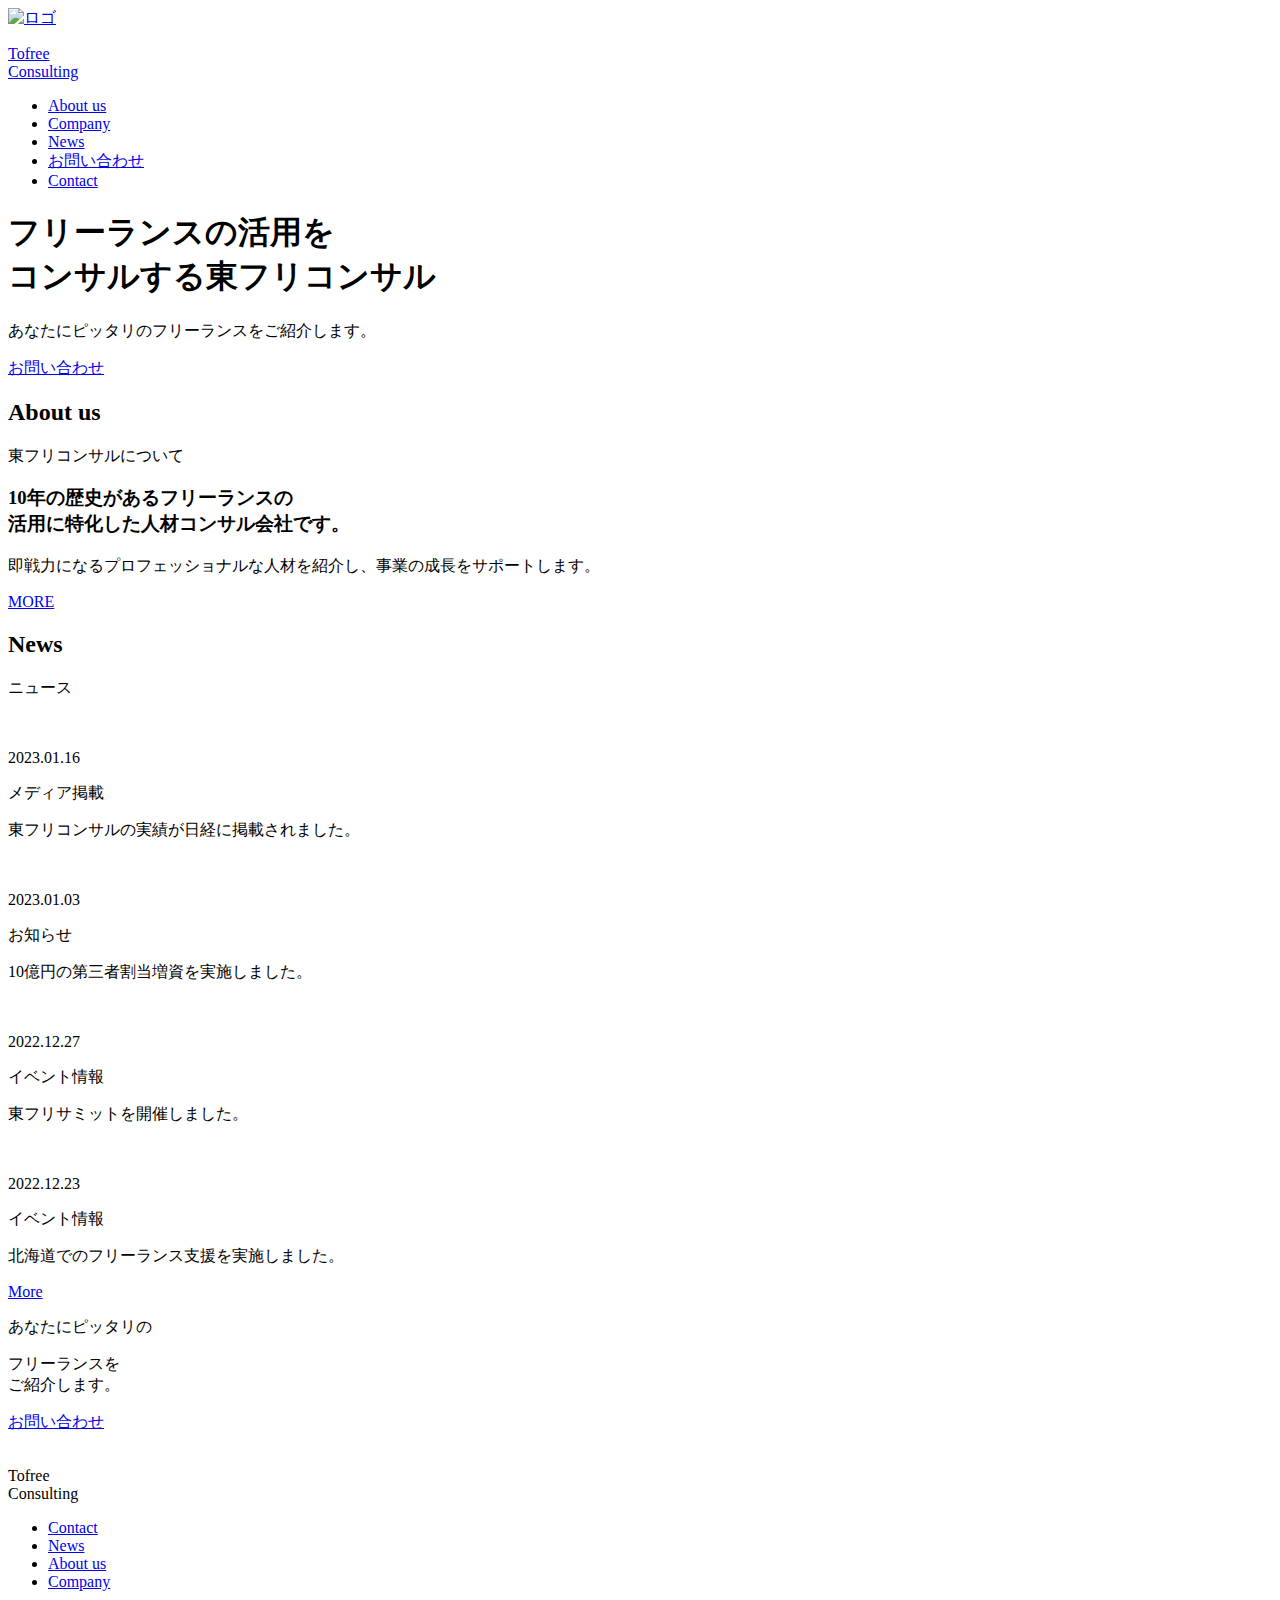
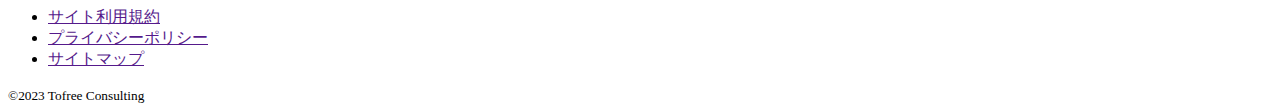
==== index.html @ 8cfa0af4 "Create index.html" ====
<!DOCTYPE html>
<html lang="ja">
<head>
  <meta charset="UTF-8">
  <meta http-equiv="X-UA-Compatible" content="IE=edge">
  <meta name="viewport" content="width=device-width, initial-scale=1.0">
  <title>Tofree Consulting フリーランスの活用をコンサルする東フリコンサル</title>

  <!-- google font -->
  <link rel="preconnect" href="https://fonts.googleapis.com">
  <link rel="preconnect" href="https://fonts.gstatic.com" crossorigin>
  <link href="https://fonts.googleapis.com/css2?family=Montserrat:wght@400;500;600;700&family=Noto+Sans+JP:wght@400;500;700&display=swap" rel="stylesheet">
  <!-- jquery -->
  <script src="https://ajax.googleapis.com/ajax/libs/jquery/3.6.3/jquery.min.js"></script>
  <!-- original -->
  <link rel="stylesheet" href="./css/style.css">
	<script src="./js/style.min.js"></script>
</head>
<body>
  <header class="p-header" id="js-header">
    <div class="p-header__inner l-inner">
      <a href="./index.html" class="p-header__logo c-logo">
        <img class="p-header__logo-img c-logo__img" src="./img/Logo.jpg" alt="ロゴ">
        <p class="p-header__logo-text c-logo__text">Tofree<br>Consulting</p>
      </a><!-- /.p-header__logo -->
      <div class="p-hamburger" id="js-hamburger">
        <span class="p-hamburger__icon"></span>
        <span class="p-hamburger__icon"></span>
        <span class="p-hamburger__icon"></span>
      </div>
      <nav class="p-header__nav">
        <ul class="p-header__lists">
          <li class="p-header__list">
            <a href="./about.html" class="p-header__link">About us</a>
          </li>
          <li class="p-header__list">
            <a href="./company.html" class="p-header__link">Company</a>
          </li>
          <li class="p-header__list">
            <a href="./news.html" class="p-header__link">News</a>
          </li>
          <li class="p-header__list">
            <a href="./contact.html" class="p-header__btn c-btn u-hidden-sp">お問い合わせ</a>
          </li>
          <li class="p-header__list">
            <a href="./contact.html" class="p-header__link u-hidden-pc u-hidden-tab">Contact</a>
          </li>
        </ul>
      </nav>
    </div> <!-- /.p-header_inner -->
  </header>

  <div class="p-hero">
    <div class="p-hero__inner l-inner">
      <div class="p-hero__body">
        <h1 class="p-hero__title"><span class="u-under-line">フリーランスの活用を</span><br>
          <span class="u-under-line">コンサルする東フリコンサル</span></h1>
        <p class="p-hero__text">あなたにピッタリのフリーランスをご紹介します。</p>
        <div class="p-hero__btn-wrap">
          <a href="./contact.html" class="c-btn p-hero__btn">お問い合わせ</a>
        </div>
        <!-- /.p-hero__btn-wrap -->
      </div><!-- /.p-hero__body -->
    </div><!-- /.p-hero__inner -->
  </div><!-- /.p-hero -->

  <div class="l-front-main">
    <div class="l-front-main__section l-inner">
      <div class="c-section-head" id="aboutus">
        <h2 class="c-section-head__title">About us</h2>
        <p class="c-section-head__sub">東フリコンサルについて</p>
      </div><!-- /.c-section-head -->
      <div class="p-front-about">
        <div class="p-front-about__bg"></div>
        <div class="p-front-about__body">
          <h3 class="p-front-about__title">
            10年の歴史があるフリーランスの<br class="u-hidden-pc u-hidden-tab">活用に特化した人材コンサル会社です。
          </h3>
          <p class="p-front-about__text">即戦力になるプロフェッショナルな人材を紹介し、事業の成長をサポートします。</p>
          <div class="c-btn__wrap--center"><a href="./about.html" class="p-front-about__btn c-btn c-more-btn">MORE</a></div>
        </div><!-- /.p-about-body -->
      </div><!-- /.p-front-about -->
    </div><!-- /.l-front-main__section -->
    <div class="u-section-separate"></div><!-- /.u-section-separate-->
    <div class="l-front-main__section l-inner">
      <div class="c-section-head" id="news">
        <h2 class="c-section-head__title">News</h2>
        <p class="c-section-head__sub">ニュース</p>
      </div><!-- /.c-section-head -->
      <div class="l-col3-cards p-front-news">
        <div class="c-news-card l-col3-cards__item">
          <img src="./img/Thumbnail-1.jpg" alt="" class="c-news-card__img">
          <div class="c-news-card__meta">
            <p class="c-news-card__date">2023.01.16</p>
            <div class="c-news-card__label">メディア掲載</div>
          </div><!-- /.c-news-card__meta -->
          <p class="c-news-card__title">東フリコンサルの実績が日経に掲載されました。</p>
        </div><!-- /.c-news-card -->
        <div class="c-news-card  l-col3-cards__item">
          <img src="./img/Thumbnail-2.jpg" alt="" class="c-news-card__img">
          <div class="c-news-card__meta">
            <p class="c-news-card__date">2023.01.03</p>
            <div class="c-news-card__label">お知らせ</div>
          </div><!-- /.c-news-card__meta -->
          <p class="c-news-card__title">10億円の第三者割当増資を実施しました。</p>
        </div><!-- /.c-news-card -->
        <div class="c-news-card  l-col3-cards__item">
          <img src="./img/Thumbnail-3.jpg" alt="" class="c-news-card__img">
          <div class="c-news-card__meta">
            <p class="c-news-card__date">2022.12.27</p>
            <div class="c-news-card__label">イベント情報</div>
          </div><!-- /.c-news-card__meta -->
          <p class="c-news-card__title">東フリサミットを開催しました。</p>
        </div><!-- /.c-news-card -->
        <div class="c-news-card  l-col3-cards__item">
          <img src="./img/Thumbnail-4.jpg" alt="" class="c-news-card__img">
          <div class="c-news-card__meta">
            <p class="c-news-card__date">2022.12.23</p>
            <div class="c-news-card__label">イベント情報</div>
          </div><!-- /.c-news-card__meta -->
          <p class="c-news-card__title">北海道でのフリーランス支援を実施しました。</p>
        </div><!-- /.c-news-card -->
      </div><!-- /.l-col3-cards-->
      <div class="c-btn__wrap--center">
        <a href="./news.html" class="p-front-news__btn c-more-btn c-btn">More</a>
      </div><!-- /.c-btn__wrap--center -->
    </div><!-- /.l-front-main__section -->
  </div><!-- /.l-front-main -->

  <div class="p-footer-contact" id="contact">
    <div class="p-footer-contact__inner">
      <div class="p-footer-contact__body">
        <p class="p-footer-contact__text">
          あなたに<span class="p-footer-contact__text--strong">ピッタリ</span>の
        </p>
        <p class="p-footer-contact__text">
          <span class="p-footer-contact__text--big u-is-red">フリーランス</span>を<br class="u-hidden-pc"><span class="u-is-red p-footer-contact__text--big">ご紹介</span>します。
        </p>
        <a href="./contact.html" class="p-footer-contact__btn c-btn">お問い合わせ</a>
      </div> <!-- /.p-footer__body -->
    </div><!-- /.p-footer-contact_inner-->
  </div><!-- /.p-footer-contact -->

  <footer class="p-footer">
    <div class="p-footer__inner l-inner">
      <div class="p-footer__logo c-logo">
        <img src="./img/Logo.jpg" alt="" class="p-footer__logo-img">
        <p class="p-footer__logo-text c-logo__text">Tofree<br>Consulting</p>
      </div><!-- /.p-footer__logo -->
      <div class="p-footer__separate"></div>
      <nav class="p-footer__nav">
        <ul class="p-footer__nav-lists">
          <li class="p-footer__nav-list">
            <a href="./contact.html" class="p-footer__nav-link">Contact</a>
          </li>
          <li class="p-footer__nav-list">
            <a href="./news.html" class="p-footer__nav-link">News</a>
          </li>
          <li class="p-footer__nav-list">
            <a href="./about.html" class="p-footer__nav-link">About us</a>
          </li>
          <li class="p-footer__nav-list">
            <a href="./company.html" class="p-footer__nav-link">Company</a>
          </li>
        </ul>
        <ul class="p-footer__nav-lists">
          <li class="p-footer__nav-list2">
            <a href="" class="p-footer__nav-link">サイト利用規約</a>
          </li>
          <li class="p-footer__nav-list2">
            <a href="" class="p-footer__nav-link">プライバシーポリシー</a>
          </li>
          <li class="p-footer__nav-list2">
            <a href="" class="p-footer__nav-link">サイトマップ</a>
          </li>
        </ul>
      </nav><!-- /.p-footer__nav -->
    </div><!-- /.p-footer__inner inner -->
  </footer>

  <div class="p-copy">
    <div class="p-copy__inner inner">
      <small class="p-copy__text">©2023 Tofree Consulting</small>
    </div><!-- /.p-copy__inner inner -->
  </div><!-- /.p-copy -->

</body>
</html>
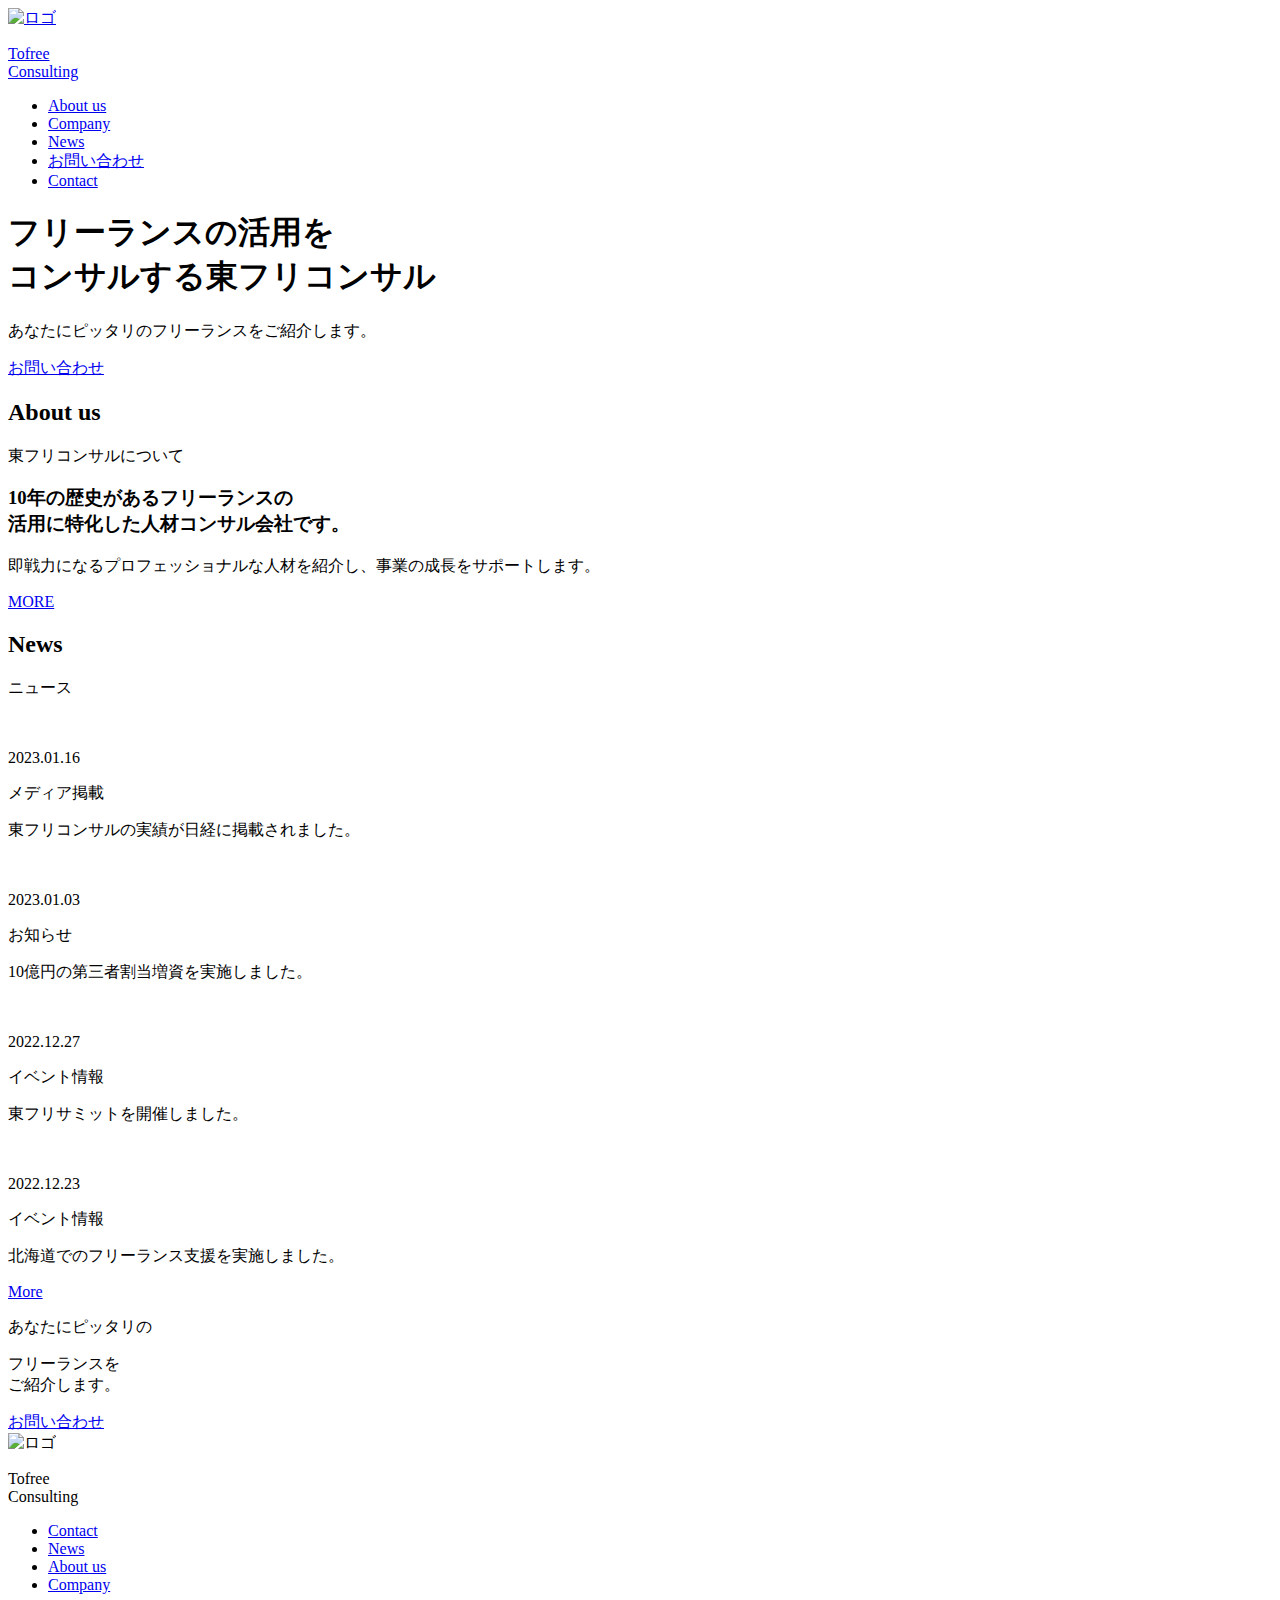
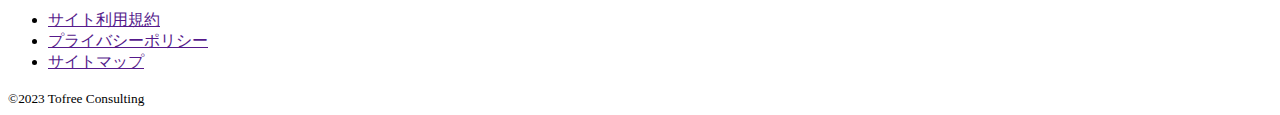
==== commit 93a18bfe: "Update index.html" ====
--- a/index.html
+++ b/index.html
@@ -1,188 +1,192 @@
 <!DOCTYPE html>
 <html lang="ja">
+
 <head>
-  <meta charset="UTF-8">
-  <meta http-equiv="X-UA-Compatible" content="IE=edge">
-  <meta name="viewport" content="width=device-width, initial-scale=1.0">
-  <title>Tofree Consulting フリーランスの活用をコンサルする東フリコンサル</title>
+	<meta charset="UTF-8">
+	<meta http-equiv="X-UA-Compatible" content="IE=edge">
+	<meta name="viewport" content="width=device-width, initial-scale=1.0">
+	<title>Tofree Consulting フリーランスの活用をコンサルする東フリコンサル</title>
 
-  <!-- google font -->
-  <link rel="preconnect" href="https://fonts.googleapis.com">
-  <link rel="preconnect" href="https://fonts.gstatic.com" crossorigin>
-  <link href="https://fonts.googleapis.com/css2?family=Montserrat:wght@400;500;600;700&family=Noto+Sans+JP:wght@400;500;700&display=swap" rel="stylesheet">
-  <!-- jquery -->
-  <script src="https://ajax.googleapis.com/ajax/libs/jquery/3.6.3/jquery.min.js"></script>
-  <!-- original -->
-  <link rel="stylesheet" href="./css/style.css">
-	<script src="./js/style.min.js"></script>
+	<!-- google font -->
+	<link rel="preconnect" href="https://fonts.googleapis.com">
+	<link rel="preconnect" href="https://fonts.gstatic.com" crossorigin>
+	<link href="https://fonts.googleapis.com/css2?family=Montserrat:wght@400;500;600;700&family=Noto+Sans+JP:wght@400;500;700&display=swap" rel="stylesheet">
+	<!-- jquery -->
+	<script src="https://ajax.googleapis.com/ajax/libs/jquery/3.6.3/jquery.min.js"></script>
+	<!-- original -->
+	<link rel="stylesheet" href="https://yuuu-code.github.io/figma-coco/css/style.min.css">
+	<script src="https://yuuu-code.github.io/figma-coco/js/style.min.js"></script>
 </head>
+
 <body>
-  <header class="p-header" id="js-header">
-    <div class="p-header__inner l-inner">
-      <a href="./index.html" class="p-header__logo c-logo">
-        <img class="p-header__logo-img c-logo__img" src="./img/Logo.jpg" alt="ロゴ">
-        <p class="p-header__logo-text c-logo__text">Tofree<br>Consulting</p>
-      </a><!-- /.p-header__logo -->
-      <div class="p-hamburger" id="js-hamburger">
-        <span class="p-hamburger__icon"></span>
-        <span class="p-hamburger__icon"></span>
-        <span class="p-hamburger__icon"></span>
-      </div>
-      <nav class="p-header__nav">
-        <ul class="p-header__lists">
-          <li class="p-header__list">
-            <a href="./about.html" class="p-header__link">About us</a>
-          </li>
-          <li class="p-header__list">
-            <a href="./company.html" class="p-header__link">Company</a>
-          </li>
-          <li class="p-header__list">
-            <a href="./news.html" class="p-header__link">News</a>
-          </li>
-          <li class="p-header__list">
-            <a href="./contact.html" class="p-header__btn c-btn u-hidden-sp">お問い合わせ</a>
-          </li>
-          <li class="p-header__list">
-            <a href="./contact.html" class="p-header__link u-hidden-pc u-hidden-tab">Contact</a>
-          </li>
-        </ul>
-      </nav>
-    </div> <!-- /.p-header_inner -->
-  </header>
+	<header class="p-header" id="js-header">
+		<div class="p-header__inner l-inner">
+			<a href="./index.html" class="p-header__logo c-logo">
+				<img class="p-header__logo-img c-logo__img" src="https://github.com/Yuuu-code/figma-coco/blob/main/Logo.jpg?raw=true" alt="ロゴ">
+				<p class="p-header__logo-text c-logo__text">Tofree<br>Consulting</p>
+			</a><!-- /.p-header__logo -->
+			<div class="p-hamburger" id="js-hamburger">
+				<span class="p-hamburger__icon"></span>
+				<span class="p-hamburger__icon"></span>
+				<span class="p-hamburger__icon"></span>
+			</div>
+			<nav class="p-header__nav">
+				<ul class="p-header__lists">
+					<li class="p-header__list">
+						<a href="./about.html" class="p-header__link">About us</a>
+					</li>
+					<li class="p-header__list">
+						<a href="./company.html" class="p-header__link">Company</a>
+					</li>
+					<li class="p-header__list">
+						<a href="./news.html" class="p-header__link">News</a>
+					</li>
+					<li class="p-header__list">
+						<a href="./contact.html" class="p-header__btn c-btn u-hidden-sp">お問い合わせ</a>
+					</li>
+					<li class="p-header__list">
+						<a href="./contact.html" class="p-header__link u-hidden-pc u-hidden-tab">Contact</a>
+					</li>
+				</ul>
+			</nav>
+		</div> <!-- /.p-header_inner -->
+	</header>
 
-  <div class="p-hero">
-    <div class="p-hero__inner l-inner">
-      <div class="p-hero__body">
-        <h1 class="p-hero__title"><span class="u-under-line">フリーランスの活用を</span><br>
-          <span class="u-under-line">コンサルする東フリコンサル</span></h1>
-        <p class="p-hero__text">あなたにピッタリのフリーランスをご紹介します。</p>
-        <div class="p-hero__btn-wrap">
-          <a href="./contact.html" class="c-btn p-hero__btn">お問い合わせ</a>
-        </div>
-        <!-- /.p-hero__btn-wrap -->
-      </div><!-- /.p-hero__body -->
-    </div><!-- /.p-hero__inner -->
-  </div><!-- /.p-hero -->
+	<div class="p-hero">
+		<div class="p-hero__inner l-inner">
+			<div class="p-hero__body">
+				<h1 class="p-hero__title"><span class="u-under-line">フリーランスの活用を</span><br>
+					<span class="u-under-line">コンサルする東フリコンサル</span>
+				</h1>
+				<p class="p-hero__text">あなたにピッタリのフリーランスをご紹介します。</p>
+				<div class="p-hero__btn-wrap">
+					<a href="./contact.html" class="c-btn p-hero__btn">お問い合わせ</a>
+				</div>
+				<!-- /.p-hero__btn-wrap -->
+			</div><!-- /.p-hero__body -->
+		</div><!-- /.p-hero__inner -->
+	</div><!-- /.p-hero -->
 
-  <div class="l-front-main">
-    <div class="l-front-main__section l-inner">
-      <div class="c-section-head" id="aboutus">
-        <h2 class="c-section-head__title">About us</h2>
-        <p class="c-section-head__sub">東フリコンサルについて</p>
-      </div><!-- /.c-section-head -->
-      <div class="p-front-about">
-        <div class="p-front-about__bg"></div>
-        <div class="p-front-about__body">
-          <h3 class="p-front-about__title">
-            10年の歴史があるフリーランスの<br class="u-hidden-pc u-hidden-tab">活用に特化した人材コンサル会社です。
-          </h3>
-          <p class="p-front-about__text">即戦力になるプロフェッショナルな人材を紹介し、事業の成長をサポートします。</p>
-          <div class="c-btn__wrap--center"><a href="./about.html" class="p-front-about__btn c-btn c-more-btn">MORE</a></div>
-        </div><!-- /.p-about-body -->
-      </div><!-- /.p-front-about -->
-    </div><!-- /.l-front-main__section -->
-    <div class="u-section-separate"></div><!-- /.u-section-separate-->
-    <div class="l-front-main__section l-inner">
-      <div class="c-section-head" id="news">
-        <h2 class="c-section-head__title">News</h2>
-        <p class="c-section-head__sub">ニュース</p>
-      </div><!-- /.c-section-head -->
-      <div class="l-col3-cards p-front-news">
-        <div class="c-news-card l-col3-cards__item">
-          <img src="./img/Thumbnail-1.jpg" alt="" class="c-news-card__img">
-          <div class="c-news-card__meta">
-            <p class="c-news-card__date">2023.01.16</p>
-            <div class="c-news-card__label">メディア掲載</div>
-          </div><!-- /.c-news-card__meta -->
-          <p class="c-news-card__title">東フリコンサルの実績が日経に掲載されました。</p>
-        </div><!-- /.c-news-card -->
-        <div class="c-news-card  l-col3-cards__item">
-          <img src="./img/Thumbnail-2.jpg" alt="" class="c-news-card__img">
-          <div class="c-news-card__meta">
-            <p class="c-news-card__date">2023.01.03</p>
-            <div class="c-news-card__label">お知らせ</div>
-          </div><!-- /.c-news-card__meta -->
-          <p class="c-news-card__title">10億円の第三者割当増資を実施しました。</p>
-        </div><!-- /.c-news-card -->
-        <div class="c-news-card  l-col3-cards__item">
-          <img src="./img/Thumbnail-3.jpg" alt="" class="c-news-card__img">
-          <div class="c-news-card__meta">
-            <p class="c-news-card__date">2022.12.27</p>
-            <div class="c-news-card__label">イベント情報</div>
-          </div><!-- /.c-news-card__meta -->
-          <p class="c-news-card__title">東フリサミットを開催しました。</p>
-        </div><!-- /.c-news-card -->
-        <div class="c-news-card  l-col3-cards__item">
-          <img src="./img/Thumbnail-4.jpg" alt="" class="c-news-card__img">
-          <div class="c-news-card__meta">
-            <p class="c-news-card__date">2022.12.23</p>
-            <div class="c-news-card__label">イベント情報</div>
-          </div><!-- /.c-news-card__meta -->
-          <p class="c-news-card__title">北海道でのフリーランス支援を実施しました。</p>
-        </div><!-- /.c-news-card -->
-      </div><!-- /.l-col3-cards-->
-      <div class="c-btn__wrap--center">
-        <a href="./news.html" class="p-front-news__btn c-more-btn c-btn">More</a>
-      </div><!-- /.c-btn__wrap--center -->
-    </div><!-- /.l-front-main__section -->
-  </div><!-- /.l-front-main -->
+	<div class="l-front-main">
+		<div class="l-front-main__section l-inner">
+			<div class="c-section-head" id="aboutus">
+				<h2 class="c-section-head__title">About us</h2>
+				<p class="c-section-head__sub">東フリコンサルについて</p>
+			</div><!-- /.c-section-head -->
+			<div class="p-front-about">
+				<div class="p-front-about__bg"></div>
+				<div class="p-front-about__body">
+					<h3 class="p-front-about__title">
+						10年の歴史があるフリーランスの<br class="u-hidden-pc u-hidden-tab">活用に特化した人材コンサル会社です。
+					</h3>
+					<p class="p-front-about__text">即戦力になるプロフェッショナルな人材を紹介し、事業の成長をサポートします。</p>
+					<div class="c-btn__wrap--center"><a href="./about.html" class="p-front-about__btn c-btn c-more-btn">MORE</a></div>
+				</div><!-- /.p-about-body -->
+			</div><!-- /.p-front-about -->
+		</div><!-- /.l-front-main__section -->
+		<div class="u-section-separate"></div><!-- /.u-section-separate-->
+		<div class="l-front-main__section l-inner">
+			<div class="c-section-head" id="news">
+				<h2 class="c-section-head__title">News</h2>
+				<p class="c-section-head__sub">ニュース</p>
+			</div><!-- /.c-section-head -->
+			<div class="l-col3-cards p-front-news">
+				<div class="c-news-card l-col3-cards__item">
+					<img src="https://github.com/Yuuu-code/figma-coco/blob/main/Thumbnail-1.jpg?raw=true" alt="" class="c-news-card__img">
+					<div class="c-news-card__meta">
+						<p class="c-news-card__date">2023.01.16</p>
+						<div class="c-news-card__label">メディア掲載</div>
+					</div><!-- /.c-news-card__meta -->
+					<p class="c-news-card__title">東フリコンサルの実績が日経に掲載されました。</p>
+				</div><!-- /.c-news-card -->
+				<div class="c-news-card  l-col3-cards__item">
+					<img src="https://github.com/Yuuu-code/figma-coco/blob/main/Thumbnail-2.jpg?raw=true" alt="" class="c-news-card__img">
+					<div class="c-news-card__meta">
+						<p class="c-news-card__date">2023.01.03</p>
+						<div class="c-news-card__label">お知らせ</div>
+					</div><!-- /.c-news-card__meta -->
+					<p class="c-news-card__title">10億円の第三者割当増資を実施しました。</p>
+				</div><!-- /.c-news-card -->
+				<div class="c-news-card  l-col3-cards__item">
+					<img src="https://github.com/Yuuu-code/figma-coco/blob/main/Thumbnail-3.jpg?raw=true" alt="" class="c-news-card__img">
+					<div class="c-news-card__meta">
+						<p class="c-news-card__date">2022.12.27</p>
+						<div class="c-news-card__label">イベント情報</div>
+					</div><!-- /.c-news-card__meta -->
+					<p class="c-news-card__title">東フリサミットを開催しました。</p>
+				</div><!-- /.c-news-card -->
+				<div class="c-news-card  l-col3-cards__item">
+					<img src="https://github.com/Yuuu-code/figma-coco/blob/main/Thumbnail-4.jpg?raw=true" alt="" class="c-news-card__img">
+					<div class="c-news-card__meta">
+						<p class="c-news-card__date">2022.12.23</p>
+						<div class="c-news-card__label">イベント情報</div>
+					</div><!-- /.c-news-card__meta -->
+					<p class="c-news-card__title">北海道でのフリーランス支援を実施しました。</p>
+				</div><!-- /.c-news-card -->
+			</div><!-- /.l-col3-cards-->
+			<div class="c-btn__wrap--center">
+				<a href="./news.html" class="p-front-news__btn c-more-btn c-btn">More</a>
+			</div><!-- /.c-btn__wrap--center -->
+		</div><!-- /.l-front-main__section -->
+	</div><!-- /.l-front-main -->
 
-  <div class="p-footer-contact" id="contact">
-    <div class="p-footer-contact__inner">
-      <div class="p-footer-contact__body">
-        <p class="p-footer-contact__text">
-          あなたに<span class="p-footer-contact__text--strong">ピッタリ</span>の
-        </p>
-        <p class="p-footer-contact__text">
-          <span class="p-footer-contact__text--big u-is-red">フリーランス</span>を<br class="u-hidden-pc"><span class="u-is-red p-footer-contact__text--big">ご紹介</span>します。
-        </p>
-        <a href="./contact.html" class="p-footer-contact__btn c-btn">お問い合わせ</a>
-      </div> <!-- /.p-footer__body -->
-    </div><!-- /.p-footer-contact_inner-->
-  </div><!-- /.p-footer-contact -->
+	<div class="p-footer-contact" id="contact">
+		<div class="p-footer-contact__inner">
+			<div class="p-footer-contact__body">
+				<p class="p-footer-contact__text">
+					あなたに<span class="p-footer-contact__text--strong">ピッタリ</span>の
+				</p>
+				<p class="p-footer-contact__text">
+					<span class="p-footer-contact__text--big u-is-red">フリーランス</span>を<br class="u-hidden-pc"><span class="u-is-red p-footer-contact__text--big">ご紹介</span>します。
+				</p>
+				<a href="./contact.html" class="p-footer-contact__btn c-btn">お問い合わせ</a>
+			</div> <!-- /.p-footer__body -->
+		</div><!-- /.p-footer-contact_inner-->
+	</div><!-- /.p-footer-contact -->
 
-  <footer class="p-footer">
-    <div class="p-footer__inner l-inner">
-      <div class="p-footer__logo c-logo">
-        <img src="./img/Logo.jpg" alt="" class="p-footer__logo-img">
-        <p class="p-footer__logo-text c-logo__text">Tofree<br>Consulting</p>
-      </div><!-- /.p-footer__logo -->
-      <div class="p-footer__separate"></div>
-      <nav class="p-footer__nav">
-        <ul class="p-footer__nav-lists">
-          <li class="p-footer__nav-list">
-            <a href="./contact.html" class="p-footer__nav-link">Contact</a>
-          </li>
-          <li class="p-footer__nav-list">
-            <a href="./news.html" class="p-footer__nav-link">News</a>
-          </li>
-          <li class="p-footer__nav-list">
-            <a href="./about.html" class="p-footer__nav-link">About us</a>
-          </li>
-          <li class="p-footer__nav-list">
-            <a href="./company.html" class="p-footer__nav-link">Company</a>
-          </li>
-        </ul>
-        <ul class="p-footer__nav-lists">
-          <li class="p-footer__nav-list2">
-            <a href="" class="p-footer__nav-link">サイト利用規約</a>
-          </li>
-          <li class="p-footer__nav-list2">
-            <a href="" class="p-footer__nav-link">プライバシーポリシー</a>
-          </li>
-          <li class="p-footer__nav-list2">
-            <a href="" class="p-footer__nav-link">サイトマップ</a>
-          </li>
-        </ul>
-      </nav><!-- /.p-footer__nav -->
-    </div><!-- /.p-footer__inner inner -->
-  </footer>
+	<footer class="p-footer">
+		<div class="p-footer__inner l-inner">
+			<div class="p-footer__logo c-logo">
+				<img src="https://github.com/Yuuu-code/figma-coco/blob/main/Logo.jpg?raw=true" alt="ロゴ" class="p-footer__logo-img">
+				<p class="p-footer__logo-text c-logo__text">Tofree<br>Consulting</p>
+			</div><!-- /.p-footer__logo -->
+			<div class="p-footer__separate"></div>
+			<nav class="p-footer__nav">
+				<ul class="p-footer__nav-lists">
+					<li class="p-footer__nav-list">
+						<a href="./contact.html" class="p-footer__nav-link">Contact</a>
+					</li>
+					<li class="p-footer__nav-list">
+						<a href="./news.html" class="p-footer__nav-link">News</a>
+					</li>
+					<li class="p-footer__nav-list">
+						<a href="./about.html" class="p-footer__nav-link">About us</a>
+					</li>
+					<li class="p-footer__nav-list">
+						<a href="./company.html" class="p-footer__nav-link">Company</a>
+					</li>
+				</ul>
+				<ul class="p-footer__nav-lists">
+					<li class="p-footer__nav-list2">
+						<a href="" class="p-footer__nav-link">サイト利用規約</a>
+					</li>
+					<li class="p-footer__nav-list2">
+						<a href="" class="p-footer__nav-link">プライバシーポリシー</a>
+					</li>
+					<li class="p-footer__nav-list2">
+						<a href="" class="p-footer__nav-link">サイトマップ</a>
+					</li>
+				</ul>
+			</nav><!-- /.p-footer__nav -->
+		</div><!-- /.p-footer__inner inner -->
+	</footer>
 
-  <div class="p-copy">
-    <div class="p-copy__inner inner">
-      <small class="p-copy__text">©2023 Tofree Consulting</small>
-    </div><!-- /.p-copy__inner inner -->
-  </div><!-- /.p-copy -->
+	<div class="p-copy">
+		<div class="p-copy__inner inner">
+			<small class="p-copy__text">©2023 Tofree Consulting</small>
+		</div><!-- /.p-copy__inner inner -->
+	</div><!-- /.p-copy -->
 
 </body>
+
 </html>
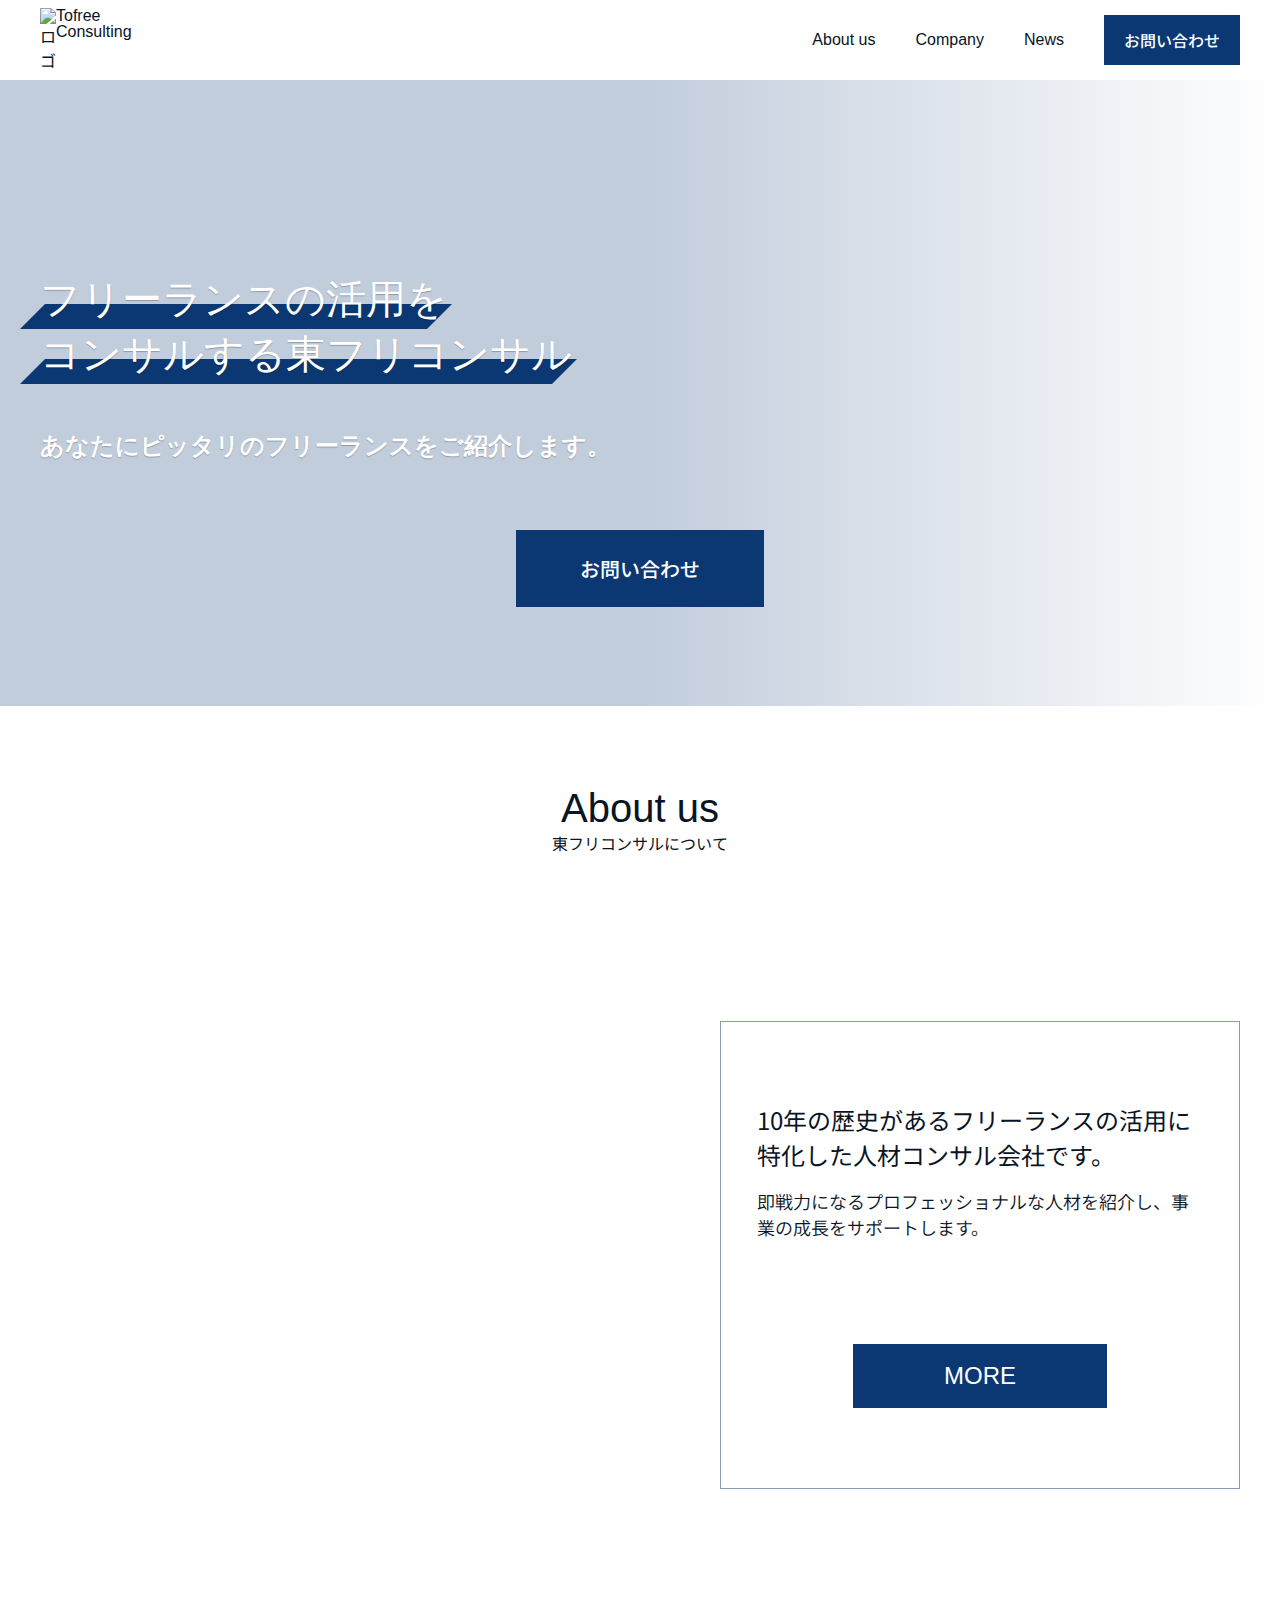
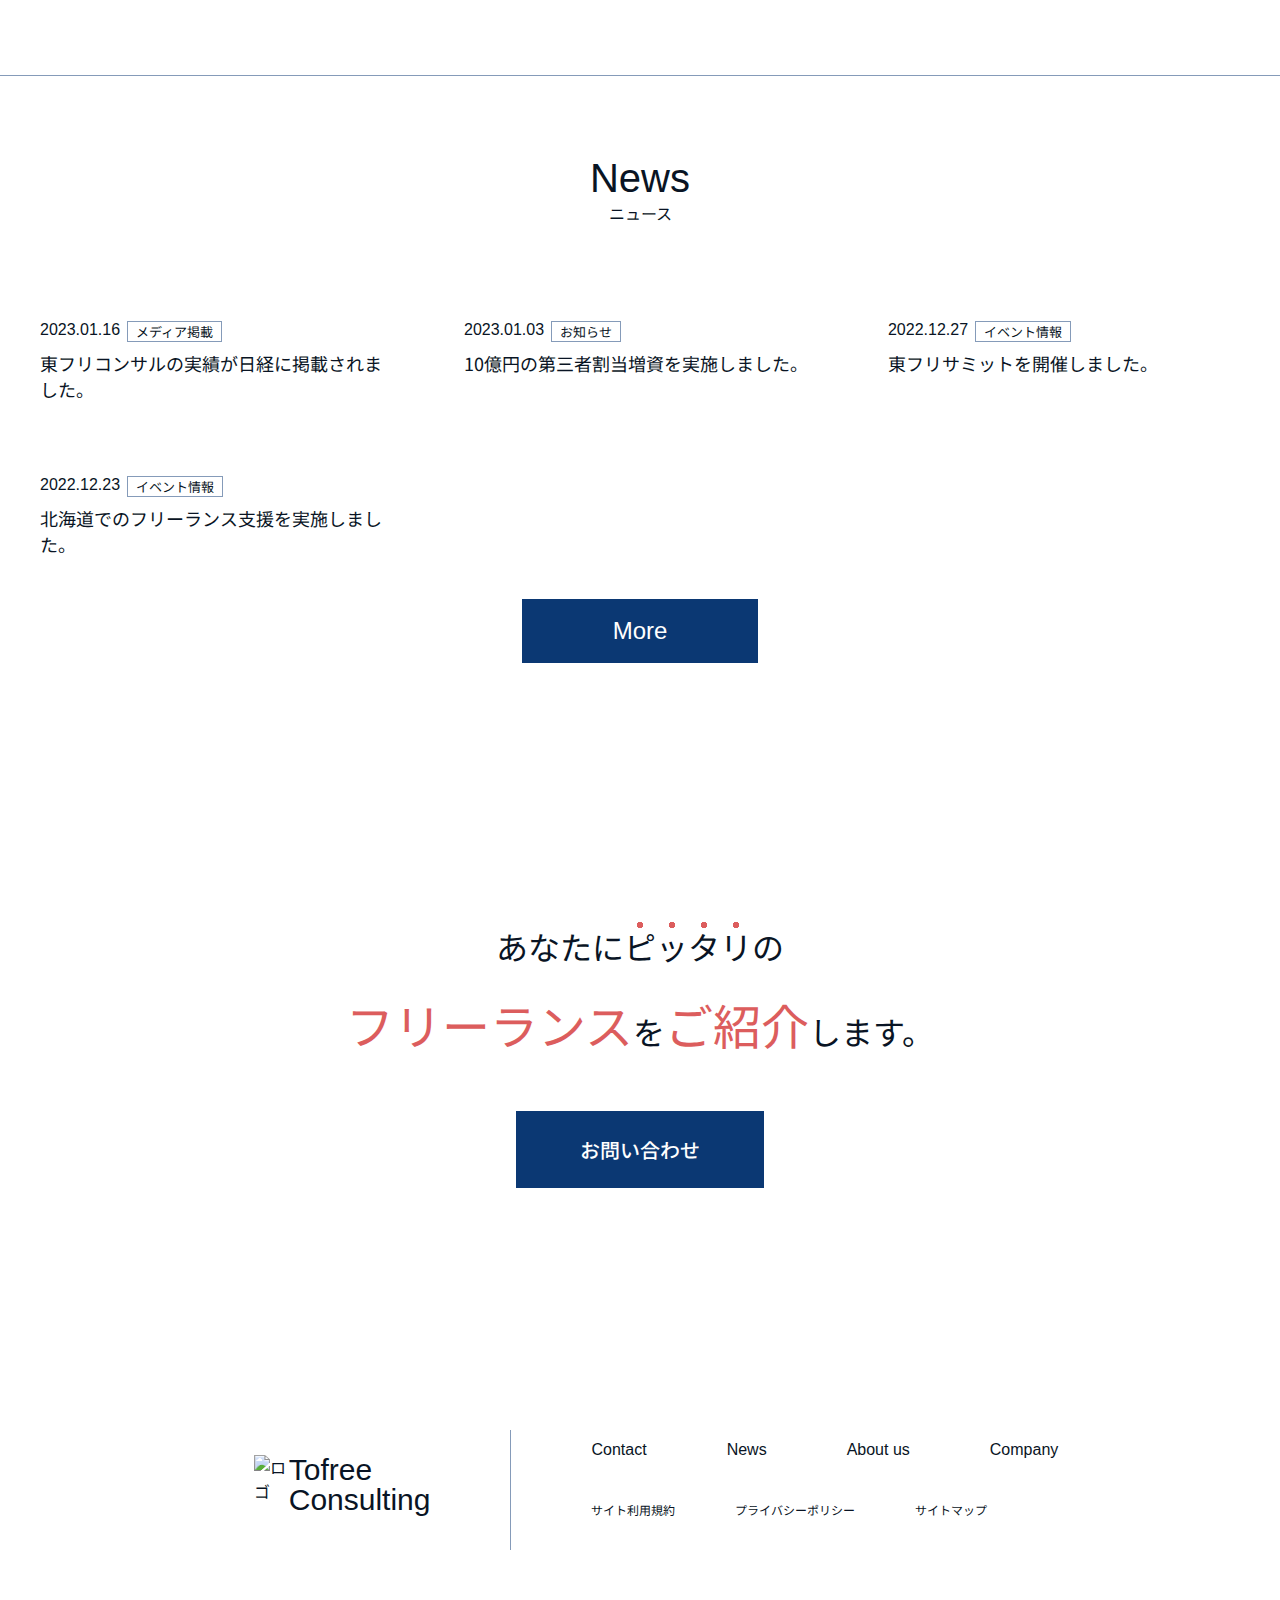
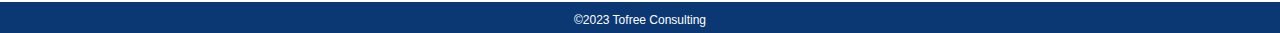
==== commit ca64e86c: "Update index.html" ====
--- a/index.html
+++ b/index.html
@@ -14,8 +14,8 @@
 	<!-- jquery -->
 	<script src="https://ajax.googleapis.com/ajax/libs/jquery/3.6.3/jquery.min.js"></script>
 	<!-- original -->
-	<link rel="stylesheet" href="https://yuuu-code.github.io/figma-coco/css/style.min.css">
-	<script src="https://yuuu-code.github.io/figma-coco/js/style.min.js"></script>
+	<link rel="stylesheet" href="https://yuuu-code.github.io/figma-coco/style.css">
+	<script src="https://yuuu-code.github.io/figma-coco/style.js"></script>
 </head>
 
 <body>
